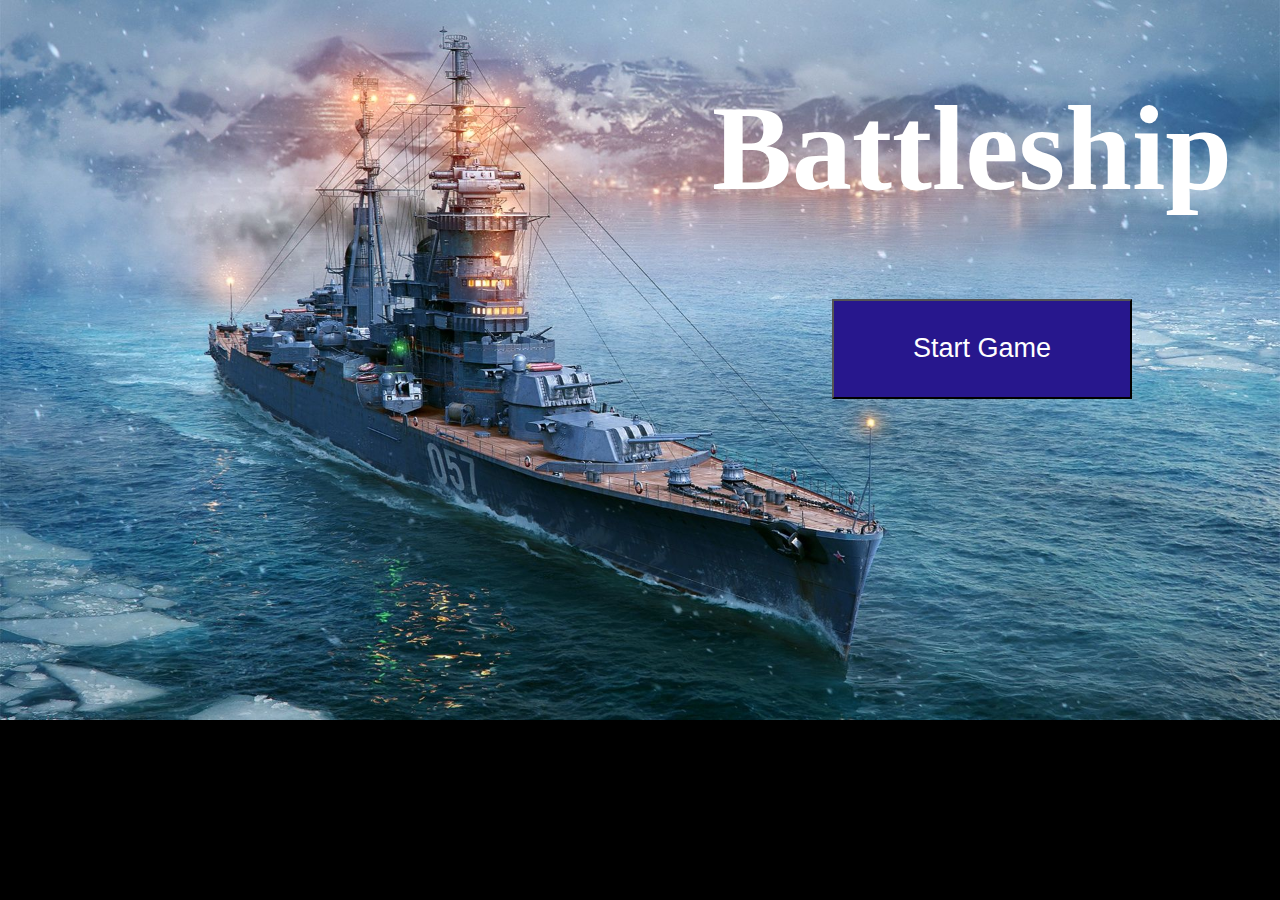
==== index.html @ 8d3126e7 "Updated main page name" ====
<!DOCTYPE html>
<html lang="en">
<head>
  <meta charset="UTF-8">
  <meta http-equiv="X-UA-Compatible" content="IE=edge">
  <meta name="viewport" content="width=device-width, initial-scale=1.0">
  <link rel="stylesheet" href="./StartingPage.css">
  <!-- <script src="./TheBrain.js" defer></script> -->
  <title>BattleShip: Home Page</title>
</head>
<body>
  <!-- <img id="homePage" src="./Images/Battleship - Wallpaper front page 1.jpg" alt="Cool Battleship Picture"> -->
  <h1>Battleship</h1>
  <button id="button" onclick="window.location.href='./Battle.html'">Start Game</a></button>
</body>
</html>
---- StartingPage.css ----
body {
  background-image: url(./Images/Battleship\ -\ Wallpaper\ front\ page\ 1.jpg);
  background-repeat: no-repeat;
  background-size: cover;
  background-color: black;
}

h1 {
  display: flex;
  justify-content: right;
  color: white;
  font-size: 120px;
  position: relative;
  padding: 0px 40px 0px 20px;
}

#button {
  background-color: #27178d;
  position: relative;
  float: right;
  font-size: 27px;
  color: white;
  width: 300px;
  height: 100px;
  right: 140px;
}
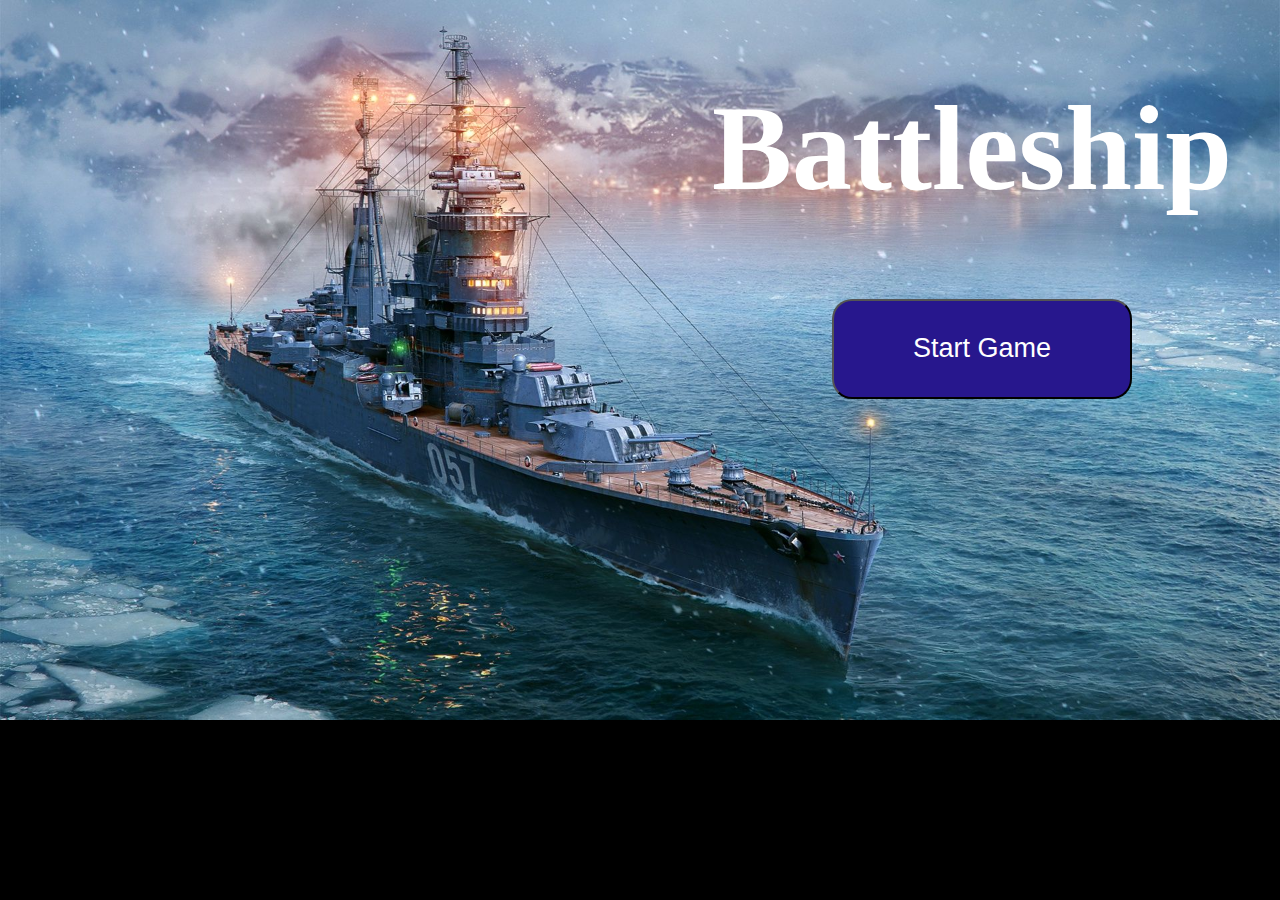
==== commit 95390f25: "Local Storage added for moving variables to Summary Page - 99% working" ====
--- a/index.html
+++ b/index.html
@@ -4,13 +4,11 @@
   <meta charset="UTF-8">
   <meta http-equiv="X-UA-Compatible" content="IE=edge">
   <meta name="viewport" content="width=device-width, initial-scale=1.0">
-  <link rel="stylesheet" href="./StartingPage.css">
-  <!-- <script src="./TheBrain.js" defer></script> -->
+  <link rel="stylesheet" href="./index.css">
   <title>BattleShip: Home Page</title>
 </head>
 <body>
-  <!-- <img id="homePage" src="./Images/Battleship - Wallpaper front page 1.jpg" alt="Cool Battleship Picture"> -->
   <h1>Battleship</h1>
-  <button id="button" onclick="window.location.href='./Battle.html'">Start Game</a></button>
+  <button id="button_home" onclick="window.location.href='./Battle.html'">Start Game</a></button>
 </body>
 </html>--- a/index.css
+++ b/index.css
@@ -0,0 +1,27 @@
+body {
+  background-image: url(./Images/Battleship\ -\ Wallpaper\ front\ page\ 1.jpg);
+  background-repeat: no-repeat;
+  background-size: cover;
+  background-color: black;
+}
+
+h1 {
+  display: flex;
+  justify-content: right;
+  color: white;
+  font-size: 120px;
+  position: relative;
+  padding: 0px 40px 0px 20px;
+}
+
+#button_home {
+  background-color: #27178d;
+  position: relative;
+  float: right;
+  font-size: 27px;
+  color: white;
+  border-radius: 20px;
+  width: 300px;
+  height: 100px;
+  right: 140px;
+}
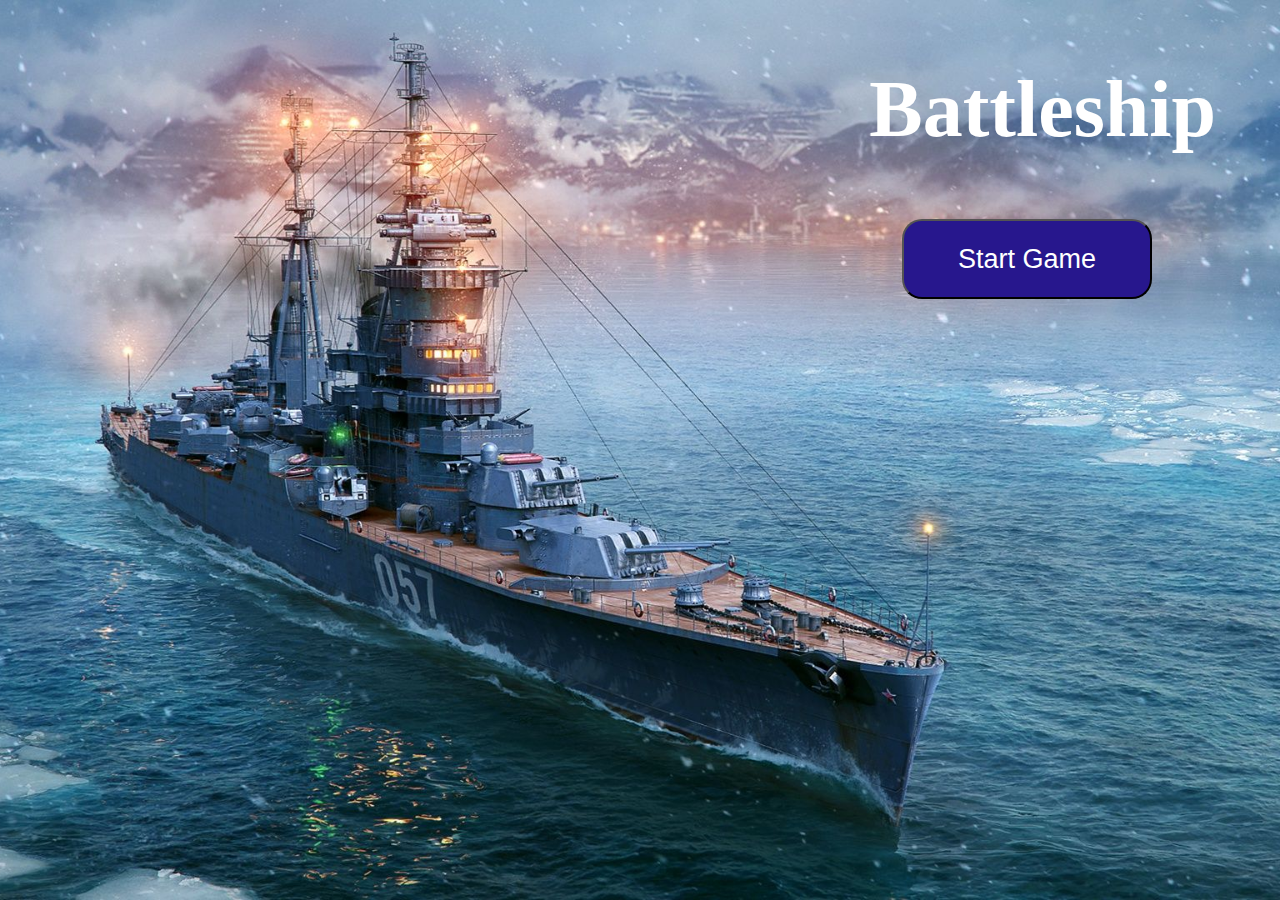
==== commit 1b4ef0da: "Adjusted CSS on Battle Summary Page" ====
--- a/index.html
+++ b/index.html
@@ -7,7 +7,7 @@
   <link rel="stylesheet" href="./index.css">
   <title>BattleShip: Home Page</title>
 </head>
-<body>
+<body class="BodyIdx">
   <h1>Battleship</h1>
   <button id="button_home" onclick="window.location.href='./Battle.html'">Start Game</a></button>
 </body>
--- a/index.css
+++ b/index.css
@@ -1,6 +1,10 @@
-body {
-  background-image: url(./Images/Battleship\ -\ Wallpaper\ front\ page\ 1.jpg);
-  background-repeat: no-repeat;
+* {
+  margin: 0;
+}
+
+.BodyIdx {
+  /* border: solid red 2px; */
+  background: url(./Images/Battleship\ -\ Wallpaper\ front\ page\ 1.jpg) no-repeat center center fixed;
   background-size: cover;
   background-color: black;
 }
@@ -9,19 +13,24 @@
   display: flex;
   justify-content: right;
   color: white;
-  font-size: 120px;
+  font-size: 80px;
   position: relative;
-  padding: 0px 40px 0px 20px;
+  padding: 5% 5% 5% 20px;
 }
+
 
 #button_home {
   background-color: #27178d;
-  position: relative;
+  position: fixed;
   float: right;
   font-size: 27px;
   color: white;
   border-radius: 20px;
-  width: 300px;
-  height: 100px;
-  right: 140px;
+  width: 250px;
+  height: 80px;
+  right: 10%;
 }
+
+#button_home:hover {
+  cursor: pointer;
+}
